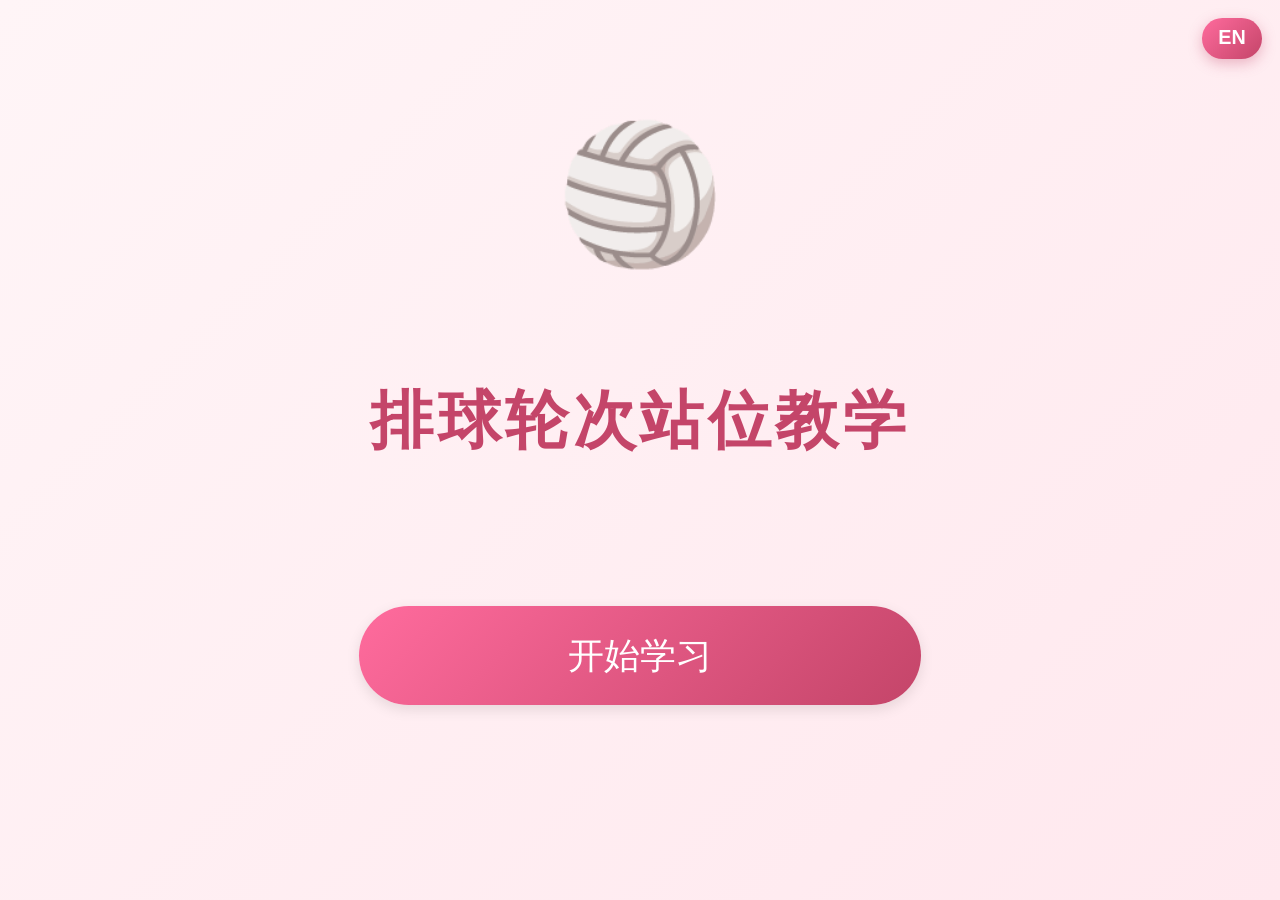
==== index.html @ 41cb94f0 "SEO 基础：标题/描述优化、OG分享卡片、hreflang互链、结构化数据、sitemap、robots - 英文页针对 volleyball rotation / 5-1 / setter pen" ====
<!DOCTYPE html>
<html lang="zh-CN">
<head>
  <meta charset="UTF-8">
  <meta name="viewport" content="width=device-width, initial-scale=1.0, maximum-scale=1.0, user-scalable=no">
  <meta name="description" content="排球二传插上教学 - 帮助初高中女排学员理解二传插上技术">
  <title>排球轮次站位教学 - 5-1阵型与二传插上可视化</title>

  <!-- Canonical & language alternates -->
  <link rel="canonical" href="https://jerrypeibuilds.github.io/volleyball-setter/">
  <link rel="alternate" hreflang="zh-Hans" href="https://jerrypeibuilds.github.io/volleyball-setter/">
  <link rel="alternate" hreflang="en" href="https://jerrypeibuilds.github.io/volleyball-setter/en/">
  <link rel="alternate" hreflang="x-default" href="https://jerrypeibuilds.github.io/volleyball-setter/en/">

  <link rel="stylesheet" href="css/style.css">
</head>
<body>
  <!-- 语言切换按钮（固定右上角，所有页面可见） -->
  <div class="lang-switch" onclick="switchLang()">EN</div>

  <!-- 首页 -->
  <div id="index-page" class="page active">
    <div class="container index-container">
      <!-- 顶部装饰 -->
      <div class="header-decoration">
        <span class="volleyball-icon">🏐</span>
      </div>

      <!-- 主标题 -->
      <div class="title-wrapper fade-in">
        <h1 class="main-title">排球轮次站位教学</h1>
        <p class="subtitle"></p>
      </div>

      <!-- 功能按钮组 -->
      <div class="button-group">
        <!-- 开始学习按钮 -->
        <div class="btn btn-primary" onclick="goToSetter()">
          <span>开始学习</span>
        </div>

        <!-- 规则说明按钮 -->
        <div class="btn btn-secondary" onclick="goToTutorial()" style="display: none;">
          <span>规则说明</span>
        </div>
      </div>

      <!-- 底部说明 -->
      <div class="footer-info">
        <p class="info-text"></p>
        <p class="info-text"></p>
      </div>
    </div>
  </div>

  <!-- 规则说明页 -->
  <div id="tutorial-page" class="page">
    <div class="container tutorial-container">
      <!-- 返回按钮 -->
      <div class="nav-back" onclick="goBack()">
        <span>← 返回</span>
      </div>

      <!-- 标题 -->
      <div class="page-title">
        <h1 class="title">二传插上规则说明</h1>
      </div>

      <!-- 规则卡片1：基础概念 -->
      <div class="card fade-in">
        <div class="card-title">
          <span class="title-icon">📍</span>
          <span class="title-text">什么是二传插上？</span>
        </div>
        <div class="card-content">
          <p class="content-text">
            二传插上是排球比赛中的重要技术。当二传手轮转到后排位置时，为了保持最佳的传球位置（前排2-3号位之间），需要在发球后快速移动到前排，这个动作就叫做"插上"。
          </p>
        </div>
      </div>

      <!-- 规则卡片2：位置说明 -->
      <div class="card fade-in">
        <div class="card-title">
          <span class="title-icon">🎯</span>
          <span class="title-text">场上6个位置</span>
        </div>
        <div class="card-content">
          <div class="position-diagram">
            <div class="position-row front-row">
              <div class="position-item">
                <span class="position-number">④</span>
                <span class="position-name">左前</span>
              </div>
              <div class="position-item">
                <span class="position-number">③</span>
                <span class="position-name">中前</span>
              </div>
              <div class="position-item">
                <span class="position-number">②</span>
                <span class="position-name">右前</span>
              </div>
            </div>
            <div class="net-line">
              <span>══════ 球网 ══════</span>
            </div>
            <div class="position-row back-row">
              <div class="position-item">
                <span class="position-number">⑤</span>
                <span class="position-name">左后</span>
              </div>
              <div class="position-item">
                <span class="position-number">⑥</span>
                <span class="position-name">中后</span>
              </div>
              <div class="position-item">
                <span class="position-number">①</span>
                <span class="position-name">右后</span>
              </div>
            </div>
          </div>
          <p class="content-text" style="margin-top: 20px;">
            前排：2、3、4号位（可以在网前进攻）<br>
            后排：1、5、6号位（主要负责防守）
          </p>
        </div>
      </div>

      <!-- 规则卡片3：前排vs后排 -->
      <div class="card fade-in">
        <div class="card-title">
          <span class="title-icon">🔄</span>
          <span class="title-text">前排 vs 后排</span>
        </div>
        <div class="card-content">
          <div class="compare-section">
            <div class="compare-item">
              <p class="compare-title">✅ 二传在前排</p>
              <p class="compare-text">位置理想，可以直接传球，不需要插上</p>
            </div>
            <div class="compare-item">
              <p class="compare-title">⚠️ 二传在后排</p>
              <p class="compare-text">距离网太远，必须在发球后插上到前排进行传球</p>
            </div>
          </div>
        </div>
      </div>

      <!-- 规则卡片4：为什么需要插上 -->
      <div class="card fade-in">
        <div class="card-title">
          <span class="title-icon">💡</span>
          <span class="title-text">为什么需要插上？</span>
        </div>
        <div class="card-content">
          <div class="reason-list">
            <div class="reason-item">
              <span class="reason-number">1</span>
              <span class="reason-text">保持最佳传球位置，方便给主攻和副攻传球</span>
            </div>
            <div class="reason-item">
              <span class="reason-number">2</span>
              <span class="reason-text">快速响应，提高进攻效率</span>
            </div>
            <div class="reason-item">
              <span class="reason-number">3</span>
              <span class="reason-text">保持战术体系的稳定性</span>
            </div>
          </div>
        </div>
      </div>

      <!-- 规则卡片5：插上时机 -->
      <div class="card fade-in">
        <div class="card-title">
          <span class="title-icon">⏰</span>
          <span class="title-text">什么时候插上？</span>
        </div>
        <div class="card-content">
          <p class="content-text highlight-text">
            ⚡ 发球后立即插上！
          </p>
          <p class="content-text">
            注意：发球前不能越位（后排队员不能站在前排队员前面），发球后才能自由移动。
          </p>
        </div>
      </div>

      <!-- 开始学习按钮 -->
      <div class="bottom-actions">
        <div class="btn btn-primary" onclick="goToSetter()">
          <span>开始学习插上技术</span>
        </div>
      </div>
    </div>
  </div>

  <!-- 二传插上主页面 -->
  <div id="setter-page" class="page">
    <div class="container setter-container">
      <!-- 返回按钮 -->
      <div class="nav-back" onclick="goBack()">
        <span>← 返回</span>
      </div>

      <!-- 顶部信息栏 -->
      <div class="top-info">
        <div class="rotation-info">
          <span class="rotation-label">当前轮次：</span>
          <span class="rotation-value" id="rotation-display">第 1 轮</span>
          <span class="serve-icon" id="serve-indicator" style="display: none;">反轮</span>
          <span class="actual-pos-label" id="actual-pos-label" style="display: none;">实际接发球站位</span>
        </div>
      </div>

      <!-- 球场区域 -->
      <div class="court-wrapper">
        <div class="court-container" id="court">
      <!-- 位置区域标注（浅色背景数字，固定在场地上） -->
      <div id="court-label-1" class="position-label" style="left: 83.3%; top: 74%;">1</div>  <!-- 右后角 -->
      <div id="court-label-2" class="position-label front-row" style="left: 83.3%; top: 26%;">2</div>  <!-- 右前角 -->
      <div id="court-label-3" class="position-label front-row" style="left: 50%; top: 26%;">3</div>  <!-- 中前 -->
      <div id="court-label-4" class="position-label front-row" style="left: 16.7%; top: 26%;">4</div>  <!-- 左前角 -->
      <div id="court-label-5" class="position-label" style="left: 16.7%; top: 74%;">5</div>  <!-- 左后角 -->
      <div id="court-label-6" class="position-label" style="left: 50%; top: 74%;">6</div>  <!-- 中后 -->
          
          <!-- Canvas用于绘制插上路线箭头 -->
          <canvas id="penetration-canvas" class="penetration-canvas" width="600" height="800"></canvas>

          <!-- 球网 -->
          <div class="net"></div>

          <!-- 6个位置的球员（由JavaScript动态创建） -->
          <div id="players-container"></div>

          <!-- 二传插上后的虚影 -->
          <div id="setter-shadow" class="player player-shadow" style="display: none;">
            <div class="player-content">
              <span class="player-number" id="shadow-number"></span>
              <span class="player-role">起始</span>
            </div>
          </div>
        </div>
      </div>

      <!-- 提示信息 (已移除) -->
      <!--
      <div class="tip" id="status-tip">
        <span class="tip-icon">💡</span>
        <span class="tip-text" id="status-text">二传在前排2号位，理想传球位置，不需要插上</span>
      </div>
      -->

      <!-- 改名提示 -->
      <div class="edit-hint">💡 点击任意球员，可改成真实姓名</div>

      <!-- 控制按钮 -->
      <div class="control-panel">
        <div class="button-row">
          <div class="btn btn-control" id="prev-btn" onclick="prevRotation()">
            <span>◀ 上一轮</span>
          </div>
          <div class="btn btn-control btn-primary" id="next-btn" onclick="nextRotation()">
            <span id="next-btn-text">下一轮 ▶</span>
          </div>
        </div>
        <!-- 站位切换按钮 -->
        <div class="button-row" style="margin-top: 1.25rem;">
          <div class="btn btn-control btn-secondary" id="toggle-position-btn" onclick="togglePosition()">
            变化 ➜
          </div>
        </div>
      </div>

      <!-- 开关设置 (已移除) -->
      <!--
      <div class="settings-panel card">
        <div class="settings-title">
          <span>显示设置</span>
        </div>
        <div class="switch-item">
          <span class="switch-label">显示插上路线</span>
          <label class="switch">
            <input type="checkbox" id="route-switch" checked onchange="onRouteSwitch()">
            <span class="slider"></span>
          </label>
        </div>
      </div>
      -->

      <!-- 规则说明按钮 -->
      <div class="help-button" onclick="goToTutorial()" style="display: none;">
        <span>❓ 查看规则说明</span>
      </div>
    </div>
  </div>

  <!-- 反轮解释模态框 -->
  <div id="rotation-modal" class="modal">
    <div class="modal-content">
      <div class="modal-header">
        <span class="modal-icon">🏐</span>
        <span class="modal-title">什么是反轮？</span>
        <span class="close-modal" onclick="closeModal()">×</span>
      </div>
      <div class="modal-body">
        <p>反轮是指在排球轮转中，<strong>接应</strong>轮转到了前排的<strong>4号位</strong>。</p>
        <p>所以<strong>接发球时</strong>他需要在<strong>4号位</strong>进攻。</p>
      </div>
    </div>
  </div>

  <!-- 开轮位置选择模态框 -->
  <div id="start-pos-modal" class="modal">
    <div class="modal-content modal-picker">
      <div class="modal-header">
        <span class="modal-icon">⚙️</span>
        <span class="modal-title">设置起始位置</span>
        <span class="close-modal" onclick="closeStartPosModal()">×</span>
      </div>
      <div class="modal-body picker-body">
        
        <div class="picker-sentence">
          <span>你想要让二传在</span>
          
          <!-- 滚轮组件 -->
          <div class="wheel-container">
            <div class="wheel-highlight"></div> <!-- 中间的高亮框 -->
            <div class="wheel-scroll" id="pos-wheel" onscroll="checkWheelSelection()">
              <!-- 前后加空项是为了让数字能滚到正中间 -->
              <div class="wheel-item placeholder"></div>
              <!-- 顺序：1, 6, 5, 4, 3, 2 (对应 offset 0, 1, 2, 3, 4, 5) -->
              <div class="wheel-item" data-val="1">1</div>
              <div class="wheel-item" data-val="6">6</div>
              <div class="wheel-item" data-val="5">5</div>
              <div class="wheel-item" data-val="4">4</div>
              <div class="wheel-item" data-val="3">3</div>
              <div class="wheel-item" data-val="2">2</div>
              <div class="wheel-item placeholder"></div>
            </div>
          </div>
          
          <span>号位开始？</span>
        </div>
        
        <div class="btn btn-primary btn-small" onclick="confirmWheelSelection()" style="margin-top: 20px; height: 3.5rem; line-height: 3.5rem; font-size: 1.5rem;">
          确定
        </div>

      </div>
    </div>
  </div>

  <!-- JavaScript -->
  <script src="js/rotation.js"></script>
  <script src="js/app.js"></script>
</body>
</html>
---- css/style.css ----
/**
 * 排球二传插上教学 - Web版样式
 * 将小程序的rpx单位转换为rem单位，实现响应式设计
 * 1rem = 16px (基准)，1rpx = 0.5px (750rpx设计稿)
 */

/* ========== 全局样式 ========== */

* {
  margin: 0;
  padding: 0;
  box-sizing: border-box;
}

html {
  /* 设置基准字体大小，用于rem计算 */
  font-size: 16px;
}

body {
  background-color: #FFF5F7;
  font-family: -apple-system, BlinkMacSystemFont, 'Segoe UI', 'PingFang SC', 'Hiragino Sans GB', 'Microsoft YaHei', sans-serif;
  font-size: 0.875rem; /* 14px */
  color: #333333;
  line-height: 1.6;
  overflow-x: hidden;
}

/* ========== 页面切换 ========== */

.page {
  display: none;
  min-height: 100vh;
  animation: pageIn 0.3s ease;
}

.page.active {
  display: block;
}

@keyframes pageIn {
  from {
    opacity: 0;
    transform: translateX(20px);
  }
  to {
    opacity: 1;
    transform: translateX(0);
  }
}

/* ========== 返回按钮 ========== */

.nav-back {
  position: fixed;
  top: 1.25rem;
  left: 1.25rem;
  padding: 0.625rem 1.25rem;
  background-color: rgba(255, 255, 255, 0.9);
  border-radius: 1.25rem;
  cursor: pointer;
  z-index: 1000;
  box-shadow: 0 0.25rem 0.75rem rgba(0, 0, 0, 0.1);
  transition: all 0.3s ease;
}

.nav-back:hover {
  background-color: #fff;
  transform: translateX(-0.25rem);
}

.nav-back span {
  color: #FF6B9D;
  font-size: 0.875rem;
  font-weight: 500;
}

/* ========== 容器 ========== */

.container {
  display: flex;
  flex-direction: column;
  align-items: center;
  min-height: 100vh;
  padding: 2.5rem 1.25rem;
}

/* ========== 首页样式 ========== */

.index-container {
  justify-content: center;
  background: linear-gradient(135deg, #FFF5F7 0%, #FFE8EE 100%);
}

.header-decoration {
  margin-bottom: 3.75rem;
}

.volleyball-icon {
  font-size: 7.5rem;
  animation: bounce 2s ease-in-out infinite;
}

@keyframes bounce {
  0%, 100% {
    transform: translateY(0);
  }
  50% {
    transform: translateY(-1.25rem);
  }
}

.title-wrapper {
  display: flex;
  flex-direction: column;
  align-items: center;
  margin-bottom: 5rem;
}

.main-title {
  font-size: 3.5rem;
  font-weight: bold;
  color: #C44569;
  margin-bottom: 1.25rem;
  text-align: center;
  letter-spacing: 0.25rem;
}

.subtitle {
  font-size: 1.75rem;
  color: #888888;
  text-align: center;
}

.button-group {
  width: 100%;
  max-width: 31.25rem;
  margin-bottom: 3.75rem;
}

.footer-info {
  display: flex;
  flex-direction: column;
  align-items: center;
  gap: 1rem;
  animation: fadeIn 1s ease 0.5s both;
}

.info-text {
  font-size: 1.5rem;
  color: #999999;
  text-align: center;
  line-height: 1.8;
}

/* ========== 按钮通用样式 ========== */

.btn {
  width: 100%;
  max-width: 31.25rem;
  height: 5.5rem;
  line-height: 5.5rem;
  text-align: center;
  border-radius: 2.75rem;
  font-size: 2rem;
  margin: 1.25rem auto;
  transition: all 0.3s ease;
  box-shadow: 0 0.25rem 0.75rem rgba(0, 0, 0, 0.1);
  cursor: pointer;
  user-select: none;
}

.btn-primary {
  background: linear-gradient(135deg, #FF6B9D 0%, #C44569 100%);
  color: #FFFFFF;
}

.btn-primary:hover {
  opacity: 0.9;
  transform: translateY(-0.125rem);
  box-shadow: 0 0.375rem 1rem rgba(255, 107, 157, 0.3);
}

.btn-primary:active {
  opacity: 0.8;
  transform: scale(0.98);
}

.btn-secondary {
  background-color: #FFFFFF;
  color: #FF6B9D;
  border: 0.125rem solid #FF6B9D;
}

.btn-secondary:hover {
  background-color: #FFF5F7;
}

.btn-secondary:active {
  transform: scale(0.98);
}

.btn-disabled {
  background-color: #E0E0E0 !important;
  color: #9E9E9E !important;
  box-shadow: none !important;
  pointer-events: none;
  opacity: 0.6;
  cursor: not-allowed;
}

/* ========== 卡片样式 ========== */

.card {
  background-color: #FFFFFF;
  border-radius: 1.5rem;
  padding: 2.5rem;
  margin: 1.25rem 0;
  box-shadow: 0 0.25rem 1rem rgba(0, 0, 0, 0.08);
  width: 100%;
  max-width: 37.5rem;
}

.card-title {
  display: flex;
  align-items: center;
  margin-bottom: 1.5rem;
  padding-bottom: 1rem;
  border-bottom: 0.125rem solid #F0F0F0;
}

.title-icon {
  font-size: 2.25rem;
  margin-right: 1rem;
}

.title-text {
  font-size: 2rem;
  font-weight: bold;
  color: #333333;
}

.card-content {
  line-height: 1.8;
}

.content-text {
  font-size: 1.75rem;
  color: #666666;
  display: block;
  margin-bottom: 1rem;
}

.highlight-text {
  color: #FF6B9D;
  font-weight: bold;
  font-size: 2rem;
  text-align: center;
  padding: 1.25rem 0;
}

/* ========== 提示框样式 ========== */

.tip {
  display: flex;
  align-items: center;
  padding: 1.5rem 2rem;
  background-color: #FFF9E6;
  border-left: 0.375rem solid #FF9800;
  border-radius: 0.5rem;
  margin: 1.25rem 0;
  width: 100%;
  max-width: 37.5rem;
  animation: slideIn 0.5s ease;
}

.tip-icon {
  font-size: 2.25rem;
  margin-right: 1rem;
  flex-shrink: 0;
}

.tip-text {
  flex: 1;
  font-size: 1.75rem;
  color: #666666;
  line-height: 1.5;
}

/* ========== 规则说明页样式 ========== */

.tutorial-container {
  padding-top: 5rem;
}

.page-title {
  margin-bottom: 2.5rem;
  animation: fadeIn 0.6s ease;
}

.page-title .title {
  font-size: 2.75rem;
  font-weight: bold;
  color: #C44569;
  text-align: center;
}

.position-diagram {
  background-color: #E8F5E9;
  border-radius: 1rem;
  padding: 1.875rem;
  margin: 1.25rem 0;
}

.position-row {
  display: flex;
  justify-content: space-around;
  margin: 1.25rem 0;
}

.position-item {
  display: flex;
  flex-direction: column;
  align-items: center;
  gap: 0.5rem;
}

.position-number {
  width: 5rem;
  height: 5rem;
  line-height: 5rem;
  text-align: center;
  font-size: 2rem;
  font-weight: bold;
  color: #FFFFFF;
  background-color: #FF6B9D;
  border-radius: 50%;
  box-shadow: 0 0.25rem 0.75rem rgba(255, 107, 157, 0.3);
}

.position-name {
  font-size: 1.5rem;
  color: #666666;
}

.net-line {
  text-align: center;
  color: #424242;
  font-size: 1.5rem;
  margin: 0.9375rem 0;
  font-weight: bold;
}

.compare-section {
  display: flex;
  flex-direction: column;
  gap: 1.5rem;
}

.compare-item {
  background-color: #F5F5F5;
  border-radius: 0.75rem;
  padding: 1.5rem;
  border-left: 0.375rem solid #FF6B9D;
}

.compare-title {
  display: block;
  font-size: 1.75rem;
  font-weight: bold;
  color: #333333;
  margin-bottom: 0.75rem;
}

.compare-text {
  display: block;
  font-size: 1.625rem;
  color: #666666;
  line-height: 1.6;
}

.reason-list {
  display: flex;
  flex-direction: column;
  gap: 1.25rem;
}

.reason-item {
  display: flex;
  align-items: flex-start;
  gap: 1rem;
}

.reason-number {
  flex-shrink: 0;
  width: 3rem;
  height: 3rem;
  line-height: 3rem;
  text-align: center;
  background-color: #FF6B9D;
  color: #FFFFFF;
  border-radius: 50%;
  font-size: 1.5rem;
  font-weight: bold;
}

.reason-text {
  flex: 1;
  font-size: 1.75rem;
  color: #666666;
  line-height: 3rem;
}

.bottom-actions {
  margin-top: 3.75rem;
  margin-bottom: 2.5rem;
  width: 100%;
}

/* ========== 二传插上主页面样式 ========== */

.setter-container {
  padding-top: 5rem;
}

.top-info {
  width: 100%;
  max-width: 37.5rem;
  margin-bottom: 1.875rem;
}

.rotation-info {
  display: flex;
  align-items: center;
  justify-content: center;
  background-color: #FFFFFF;
  border-radius: 1rem;
  padding: 1.5rem;
  box-shadow: 0 0.25rem 0.75rem rgba(0, 0, 0, 0.08);
}

.rotation-label {
  font-size: 1.75rem;
  color: #666666;
}

.rotation-value {
  font-size: 2.25rem;
  font-weight: bold;
  color: #FF6B9D;
  margin-left: 1rem;
}

.serve-icon {
  margin-left: 1rem;
  font-size: 1.75rem;
  color: #FF9800;
  font-weight: bold;
  cursor: pointer;          /* ⚡️ 变成手型 */
  border-bottom: 2px dashed #FF9800; /* ⚡️ 虚线下划线暗示可点击 */
  padding-bottom: 2px;
  transition: all 0.3s ease;
}

.serve-icon:hover {
  transform: scale(1.1);
  color: #F57C00;
  border-bottom-color: #F57C00;
}

/* 新增：实际站位文字样式 */
.actual-pos-label {
  margin-left: 1.5rem;          /* 增加左侧间距 */
  font-size: 1.75rem;           /* ⚡️ 加大字号，与左侧“当前轮次”保持平衡 */
  color: #C44569;               /* 深粉色，与标题主色调一致 */
  font-weight: 800;             /* 特粗体，增加分量感 */
  letter-spacing: 0.1rem;       /* 增加字间距，更具设计感 */
  text-shadow: 0 1px 2px rgba(196, 69, 105, 0.1); /* 轻微文字投影，增加质感 */
  padding-bottom: 2px;
  animation: slideInRight 0.4s cubic-bezier(0.175, 0.885, 0.32, 1.275); /* ⚡️ 弹性滑入动画 */
  white-space: nowrap;          /* 防止换行 */
}

@keyframes slideInRight {
  from {
    opacity: 0;
    transform: translateX(-1.25rem);
  }
  to {
    opacity: 1;
    transform: translateX(0);
  }
}

/* ========== 模态框样式 ========== */
.modal {
  display: none; /* 默认隐藏 */
  position: fixed;
  z-index: 9999;
  left: 0;
  top: 0;
  width: 100%;
  height: 100%;
  background-color: rgba(0, 0, 0, 0.5); /* 半透明背景 */
  backdrop-filter: blur(5px); /* 背景模糊 */
  align-items: center;
  justify-content: center;
  animation: fadeIn 0.3s ease;
}

.modal.show {
  display: flex;
}

.modal-content {
  background-color: #fff;
  width: 85%;
  max-width: 400px;
  border-radius: 1.5rem;
  box-shadow: 0 10px 25px rgba(0, 0, 0, 0.2);
  padding: 2rem;
  position: relative;
  transform: scale(0.9);
  animation: popIn 0.3s cubic-bezier(0.175, 0.885, 0.32, 1.275) forwards;
}

@keyframes popIn {
  to { transform: scale(1); }
}

.modal-header {
  display: flex;
  align-items: center;
  margin-bottom: 1.5rem;
  border-bottom: 2px solid #F5F5F5;
  padding-bottom: 1rem;
}

.modal-icon {
  font-size: 2rem;
  margin-right: 0.8rem;
}

.modal-title {
  font-size: 1.75rem;
  font-weight: bold;
  color: #333;
  flex: 1;
}

.close-modal {
  font-size: 2.5rem;
  color: #999;
  cursor: pointer;
  line-height: 1;
}

.modal-body {
  font-size: 1.5rem;
  color: #555;
  line-height: 1.6;
}

.modal-body strong {
  color: #FF9800;
}

/* ========== 球场样式 ========== */

.court-wrapper {
  width: 100%;
  max-width: 37.5rem;
  margin-bottom: 1.875rem;
  animation: scaleIn 0.5s ease;
}

@keyframes scaleIn {
  from {
    opacity: 0;
    transform: scale(0.9);
  }
  to {
    opacity: 1;
    transform: scale(1);
  }
}

.court-container {
  position: relative;
  width: 100%;
  padding-top: 75%; /* 高宽比 3:4，横向球场 */
  background-color: #E8F5E9;
  border-radius: 0.25rem;       /* ⚡️ 方案A：微圆角 */
  box-shadow: 0 0.5rem 1.5rem rgba(0, 0, 0, 0.12);
  overflow: hidden;
  margin: 0 auto;
}

/* Canvas画布 */
.penetration-canvas {
  position: absolute;
  left: 0;
  top: 0;
  width: 100%;
  height: 100%;
  z-index: 5;
  pointer-events: none;
}


/* 场地边界线 */
.court-container::before {
  content: '';
  position: absolute;
  top: 2%;
  left: 3%;
  right: 3%;
  bottom: 2%;
  border-left: 3px solid #666;    /* 左侧竖线 */
  border-right: 3px solid #666;   /* 右侧竖线 */
  border-bottom: 3px solid #666;  /* 底部横线 (原本隐藏，现在根据需要显示/隐藏，这里保留实线) */
  /* border-top: 3px solid #666;     ⚡️ 移除原来的上边框，交给 .net 元素来画更酷的球网 */
  border-radius: 0.25rem;
  pointer-events: none;
  z-index: 1;
}

/* 🏐 球网样式 (简约优化版) */
.net {
  position: absolute;
  top: 1.8%; 
  left: 2.8%; /* 和边界线对齐 */
  right: 2.8%;
  height: 0.35rem; /* ⚡️ 变细，更加精致 */
  background: 
    /* 简单的白色网格纹理 */
    repeating-linear-gradient(90deg, transparent, transparent 4px, rgba(255,255,255,0.6) 4px, rgba(255,255,255,0.6) 5px),
    linear-gradient(to bottom, #555, #444); /* 深灰色底 */
  
  border: 1px solid #333;
  box-shadow: 0 2px 4px rgba(0,0,0,0.15); /* 淡淡的投影 */
  z-index: 5;
  border-radius: 1px;
}

/* 网柱装饰 (伪元素) - 改为简约的黑/灰色 */
.net::before, .net::after {
  content: '';
  position: absolute;
  top: -50%;
  width: 0.25rem; /* 细一点 */
  height: 200%;
  background: #333; /* 深灰色网柱 */
  border-radius: 1px;
}
.net::before { left: -0.25rem; }
.net::after { right: -0.25rem; }

/* 三米线后场 */
.court-container::after {
  content: '';
  position: absolute;
  left: 3.5%;                       /* ⚡️ 稍微缩进，不硬撞边框 (原 3%) */
  right: 3.5%;                      /* ⚡️ 稍微缩进，不硬撞边框 (原 3%) */
  top: 50%;
  height: 2px;
  background-color: #666;           /* 实线：和边界线颜色一致 */
  border-radius: 1px;               /* ⚡️ 给线条端点加圆润 */
  z-index: 5;
  pointer-events: none;
  transition: top 0.3s ease; /* ⚡️ 添加过渡效果 */
}

/* 变化模式下的三米线位置 */
.court-container.variation::after {
  top: 33.3%; /* 上移到 1/3 处 */
}

/* 球员 */
.player {
  position: absolute;
  width: 5.5rem;                /* ⚡️ 加大：从4.5rem改到5.5rem */
  height: 5.5rem;               /* ⚡️ 加大：从4.5rem改到5.5rem */
  border-radius: 50%;
  display: flex;
  align-items: center;
  justify-content: center;
  z-index: 20;
  transform: translate(-50%, -50%);
  transition: all 0.6s cubic-bezier(0.34, 1.56, 0.64, 1); /* ⚡️ 恢复弹性动画 */
}

.player-content {
  display: flex;
  flex-direction: column;
  align-items: center;
  justify-content: center;
  cursor: pointer;              /* ⚡️ 提示可点击改名 */
}

/* 改名提示条 */
.edit-hint {
  text-align: center;
  font-size: 1.1rem;
  color: #FF6B9D;
  margin: 0.5rem auto 0;
  opacity: 0.9;
  user-select: none;
}

.player-number {
  display: none;                /* 隐藏数字 */
}

.player-role {
  font-size: 1.5rem;            /* ⚡️ 调小以容纳3字标签（大主攻/小主攻），避免换行 */
  font-weight: bold;            /* 加粗：让角色名更清晰 */
  color: #FFFFFF;
  text-align: center;           /* 文字居中 */
  white-space: nowrap;          /* ⚡️ 强制单行，3字标签不换行 */
}

.player-name-input {
  width: 4.5rem;                /* ⚡️ 加宽：容纳真实姓名（最多5字符） */
  background: transparent;
  border: none;
  border-bottom: 2px solid rgba(255, 255, 255, 0.8);
  color: #FFFFFF;
  font-size: 1.5rem;            /* ⚡️ 与 player-role 一致 */
  font-weight: bold;
  text-align: center;
  outline: none;
  padding: 0;
  caret-color: #FFFFFF;
}

/* 二传特殊样式 */
.player-setter {
  background: linear-gradient(135deg, #FFD54F 0%, #FFC107 100%);
  box-shadow: 0 0.375rem 1.25rem rgba(255, 193, 7, 0.5);
  border: 3px solid #fff;       /* ⚡️ 增加白边，提升质感 */
  z-index: 25;
  animation: pulse 2s ease-in-out infinite;
}

@keyframes pulse {
  0%, 100% {
    box-shadow: 0 0.375rem 1.25rem rgba(255, 193, 7, 0.5);
  }
  50% {
    box-shadow: 0 0.375rem 1.875rem rgba(255, 193, 7, 0.8);
  }
}

/* 其他球员 */
.player-other {
  /* ⚡️ 改为深蓝灰色渐变，增加对比度 */
  background: linear-gradient(135deg, #90A4AE 0%, #546E7A 100%);
  box-shadow: 0 0.25rem 0.75rem rgba(55, 71, 79, 0.3);
  border: 3px solid #fff;       /* ⚡️ 增加白边，提升质感 */
}

/* 二传起始位置虚影 */
.player-shadow {
  background: rgba(255, 213, 79, 0.3);
  border: 0.1875rem dashed #FFD54F;
  z-index: 15;
}

/* 位置区域标注（背景数字，固定在场地上） */
.position-label {
  position: absolute;
  font-size: 16.5rem;             /* ⚡️ 统一调整为 16.5rem */
  font-weight: 900;             /* 最粗字体 */
  color: rgba(0, 0, 0, 0.06);   /* ⚡️ 极淡的水印色 */
  z-index: 2;                   /* 在场地线条上方，球员下方 */
  transform: translate(-50%, -50%);  /* 居中对齐 */
  pointer-events: none;         /* 鼠标穿透，不阻挡点击 */
  user-select: none;            /* 不可选中 */
  line-height: 0.8;             /* ⚡️ 稍微减小行高，让数字更紧凑 */
  font-family: Arial, sans-serif;  /* 使用粗体效果好的字体 */
  transition: all 0.3s ease;    /* ⚡️ 添加过渡效果 */
}

/* 变化模式下：隐藏所有背景数字 */
.court-container.variation .position-label {
  opacity: 0;
  transform: translate(-50%, -50%) scale(0.5); /* 缩小的同时消失，加点动效 */
}

/* ========== 滚轮选择器样式 ========== */
.modal-picker {
  max-width: 90vw; /* 使用视口宽度，确保足够宽 */
  width: auto;     /* 自适应内容宽度 */
  min-width: 320px;
  padding: 3rem 1.5rem;
}

.picker-body {
  display: flex;
  flex-direction: column;
  align-items: center;
  width: 100%;
}

.picker-sentence {
  display: flex;
  flex-direction: row;
  flex-wrap: nowrap;   /* 禁止 Flex 换行 */
  align-items: center;
  justify-content: center;
  font-size: 1.6rem;   /* 稍微调小一点，保证容纳 */
  font-weight: bold;
  color: #333;
  margin: 2rem 0;
  gap: 0.5rem;         /* 缩小间距 */
  width: 100%;
  white-space: nowrap; /* ⚡️ 核心：禁止文字内部换行 */
}

/* 适配小屏幕 */
@media screen and (max-width: 400px) {
  .picker-sentence {
    font-size: 1.3rem; /* 屏幕太窄时自动缩小字体，而不是换行 */
  }
  .wheel-container {
    transform: scale(0.9); /* 滚轮也稍微缩小 */
  }
}

/* 滚轮容器 */
.wheel-container {
  position: relative;
  width: 70px; /* 稍微改窄一点 */
  height: 150px;
  overflow: hidden;
  background: #fff;
  border-radius: 12px;
  box-shadow: 0 4px 12px rgba(0,0,0,0.08);
  border: 1px solid #f0f0f0;
  mask-image: linear-gradient(to bottom, transparent, black 20%, black 80%, transparent);
  -webkit-mask-image: linear-gradient(to bottom, transparent, black 20%, black 80%, transparent);
  flex-shrink: 0; /* 防止滚轮被压缩 */
  margin: 0 5px; /* 滚轮左右留白 */
}

/* 中间高亮条 */
.wheel-highlight {
  position: absolute;
  top: 50px; /* (150 - 50) / 2 */
  left: 0;
  right: 0;
  height: 50px;
  /* background: rgba(255, 107, 157, 0.05);  去掉背景色，只留边框更清爽 */
  border-top: 2px solid #FF6B9D;
  border-bottom: 2px solid #FF6B9D;
  pointer-events: none;
  z-index: 2;
  box-sizing: border-box;
}

/* 滚动区域 */
.wheel-scroll {
  height: 100%;
  overflow-y: auto; /* 确保是 auto 或 scroll */
  scroll-snap-type: y mandatory;
  scrollbar-width: none;
  -ms-overflow-style: none;
  overscroll-behavior-y: contain; /* 防止滚动传导到背景 */
  touch-action: pan-y; /* 优化触摸体验 */
  cursor: grab;
}

.wheel-scroll:active {
  cursor: grabbing;
}

.wheel-scroll::-webkit-scrollbar {
  display: none;
}

/* 滚轮项 */
.wheel-item {
  height: 50px; /* 加高每项 */
  line-height: 50px;
  text-align: center;
  font-weight: bold;
  font-size: 1.6rem;
  color: #ccc;
  scroll-snap-align: center;
  transition: all 0.2s ease-out;
  cursor: pointer;
  opacity: 0.5; /* 非选中项变淡 */
}

.wheel-item.active {
  color: #C44569;
  font-size: 2.2rem; /* 选中项更大 */
  transform: scale(1.1);
  opacity: 1;
}

.wheel-item.placeholder {
  height: 50px; /* 必须与 wheel-item 高度一致 */
  visibility: hidden;
}

/* 小按钮 */
.btn-small {
  width: 100%;
  border-radius: 12px; /* 更圆润 */
  box-shadow: 0 4px 10px rgba(255, 107, 157, 0.3);
  margin-top: 1rem;
}

/* 可点击的标题样式 */
.rotation-value.clickable {
  cursor: pointer;
  border-bottom: 2px dashed #FF6B9D;
  transition: all 0.3s ease;
}

.rotation-value.clickable:hover {
  color: #E91E63;
  border-bottom-color: #E91E63;
  transform: scale(1.05);
}

/* ========== 控制面板 ========== */

.control-panel {
  width: 100%;
  max-width: 37.5rem;
  margin-bottom: 1.875rem;
}

.button-row {
  display: flex;
  gap: 1.25rem;
  justify-content: space-between;
}

.btn-control {
  flex: 1;
  height: 5rem;
  line-height: 5rem;
  border-radius: 2.5rem;
  font-size: 1.75rem;
  transition: all 0.3s ease;
}

.btn-control:active:not(.btn-disabled) {
  transform: scale(0.95);
}

/* ========== 设置面板 ========== */

.settings-panel {
  width: 100%;
  max-width: 37.5rem;
  margin-bottom: 1.875rem;
  transition: all 0.3s ease;
}

.settings-title {
  font-size: 1.75rem;
  font-weight: bold;
  color: #333333;
  margin-bottom: 1.25rem;
  padding-bottom: 1rem;
  border-bottom: 0.125rem solid #F0F0F0;
}

.switch-item {
  display: flex;
  align-items: center;
  justify-content: space-between;
  padding: 1.25rem 0;
}

.switch-label {
  font-size: 1.75rem;
  color: #666666;
}

/* 开关组件 */
.switch {
  position: relative;
  display: inline-block;
  width: 3.25rem;
  height: 1.875rem;
}

.switch input {
  opacity: 0;
  width: 0;
  height: 0;
}

.slider {
  position: absolute;
  cursor: pointer;
  top: 0;
  left: 0;
  right: 0;
  bottom: 0;
  background-color: #ccc;
  transition: 0.4s;
  border-radius: 1.875rem;
}

.slider:before {
  position: absolute;
  content: "";
  height: 1.4375rem;
  width: 1.4375rem;
  left: 0.21875rem;
  bottom: 0.21875rem;
  background-color: white;
  transition: 0.4s;
  border-radius: 50%;
}

input:checked + .slider {
  background-color: #FF6B9D;
}

input:checked + .slider:before {
  transform: translateX(1.375rem);
}

/* ========== 帮助按钮 ========== */

.help-button {
  width: 100%;
  max-width: 37.5rem;
  height: 5rem;
  line-height: 5rem;
  text-align: center;
  background-color: #FFFFFF;
  color: #FF6B9D;
  border: 0.125rem solid #FF6B9D;
  border-radius: 2.5rem;
  font-size: 1.75rem;
  margin-bottom: 2.5rem;
  transition: all 0.3s ease;
  cursor: pointer;
}

.help-button:hover {
  background-color: #FFF5F7;
}

.help-button:active {
  transform: scale(0.98);
}

/* ========== 动画效果 ========== */

@keyframes fadeIn {
  from {
    opacity: 0;
    transform: translateY(1.25rem);
  }
  to {
    opacity: 1;
    transform: translateY(0);
  }
}

.fade-in {
  animation: fadeIn 0.6s ease;
}

.fade-in:nth-child(2) {
  animation-delay: 0.1s;
}

.fade-in:nth-child(3) {
  animation-delay: 0.2s;
}

.fade-in:nth-child(4) {
  animation-delay: 0.3s;
}

.fade-in:nth-child(5) {
  animation-delay: 0.4s;
}

.fade-in:nth-child(6) {
  animation-delay: 0.5s;
}

@keyframes slideIn {
  from {
    opacity: 0;
    transform: translateY(-1.25rem);
  }
  to {
    opacity: 1;
    transform: translateY(0);
  }
}

/* ========== 响应式设计 ========== */

@media screen and (max-width: 768px) {
  html {
    font-size: 14px;
  }
  
  .main-title {
    font-size: 2.5rem;
  }
  
  .subtitle {
    font-size: 1.25rem;
  }
}

@media screen and (max-width: 480px) {
  html {
    font-size: 12px;
  }
  
  .container {
    padding: 1.5rem 1rem;
  }
}

@media screen and (min-width: 1200px) {
  html {
    font-size: 18px;
  }
}

/* ========== 语言切换按钮 ========== */
.lang-switch {
  position: fixed;
  top: 1rem;
  right: 1rem;
  z-index: 200;                 /* 高于所有页面内容 */
  min-width: 3.25rem;
  height: 2.25rem;
  padding: 0 0.9rem;
  display: flex;
  align-items: center;
  justify-content: center;
  background: linear-gradient(135deg, #FF6B9D 0%, #C44569 100%);
  color: #FFFFFF;
  font-size: 1.1rem;
  font-weight: bold;
  border-radius: 1.125rem;      /* 药丸形 */
  box-shadow: 0 0.25rem 0.75rem rgba(196, 69, 105, 0.35);
  cursor: pointer;
  user-select: none;
  transition: transform 0.15s ease, box-shadow 0.15s ease;
}

.lang-switch:hover {
  transform: scale(1.06);
  box-shadow: 0 0.375rem 1rem rgba(196, 69, 105, 0.5);
}

.lang-switch:active {
  transform: scale(0.96);
}
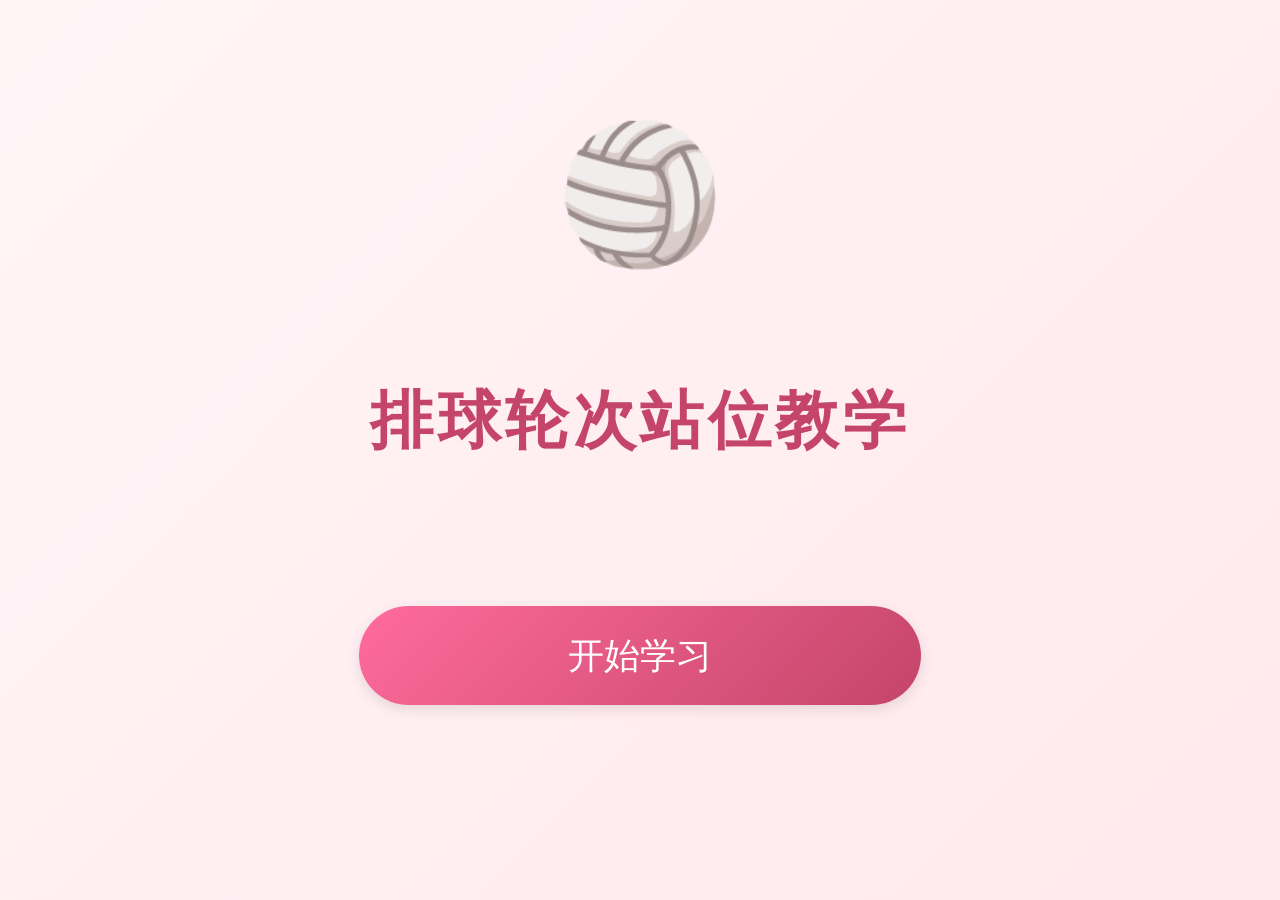
==== commit 59f98d19: "停止维护en" ====
--- a/index.html
+++ b/index.html
@@ -1,358 +1,16 @@
 <!DOCTYPE html>
 <html lang="zh-CN">
+
 <head>
-  <meta charset="UTF-8">
-  <meta name="viewport" content="width=device-width, initial-scale=1.0, maximum-scale=1.0, user-scalable=no">
-  <meta name="description" content="排球二传插上教学 - 帮助初高中女排学员理解二传插上技术">
-  <title>排球轮次站位教学 - 5-1阵型与二传插上可视化</title>
+    <meta charset="UTF-8">
+    <title>气排球站位工具</title>
+    <script>
+        location.replace('zh/index.html' + location.hash);
+    </script>
+</head>
 
-  <!-- Canonical & language alternates -->
-  <link rel="canonical" href="https://jerrypeibuilds.github.io/volleyball-setter/">
-  <link rel="alternate" hreflang="zh-Hans" href="https://jerrypeibuilds.github.io/volleyball-setter/">
-  <link rel="alternate" hreflang="en" href="https://jerrypeibuilds.github.io/volleyball-setter/en/">
-  <link rel="alternate" hreflang="x-default" href="https://jerrypeibuilds.github.io/volleyball-setter/en/">
+<body>
+    正在进入中文版……
+</body>
 
-  <link rel="stylesheet" href="css/style.css">
-</head>
-<body>
-  <!-- 语言切换按钮（固定右上角，所有页面可见） -->
-  <div class="lang-switch" onclick="switchLang()">EN</div>
-
-  <!-- 首页 -->
-  <div id="index-page" class="page active">
-    <div class="container index-container">
-      <!-- 顶部装饰 -->
-      <div class="header-decoration">
-        <span class="volleyball-icon">🏐</span>
-      </div>
-
-      <!-- 主标题 -->
-      <div class="title-wrapper fade-in">
-        <h1 class="main-title">排球轮次站位教学</h1>
-        <p class="subtitle"></p>
-      </div>
-
-      <!-- 功能按钮组 -->
-      <div class="button-group">
-        <!-- 开始学习按钮 -->
-        <div class="btn btn-primary" onclick="goToSetter()">
-          <span>开始学习</span>
-        </div>
-
-        <!-- 规则说明按钮 -->
-        <div class="btn btn-secondary" onclick="goToTutorial()" style="display: none;">
-          <span>规则说明</span>
-        </div>
-      </div>
-
-      <!-- 底部说明 -->
-      <div class="footer-info">
-        <p class="info-text"></p>
-        <p class="info-text"></p>
-      </div>
-    </div>
-  </div>
-
-  <!-- 规则说明页 -->
-  <div id="tutorial-page" class="page">
-    <div class="container tutorial-container">
-      <!-- 返回按钮 -->
-      <div class="nav-back" onclick="goBack()">
-        <span>← 返回</span>
-      </div>
-
-      <!-- 标题 -->
-      <div class="page-title">
-        <h1 class="title">二传插上规则说明</h1>
-      </div>
-
-      <!-- 规则卡片1：基础概念 -->
-      <div class="card fade-in">
-        <div class="card-title">
-          <span class="title-icon">📍</span>
-          <span class="title-text">什么是二传插上？</span>
-        </div>
-        <div class="card-content">
-          <p class="content-text">
-            二传插上是排球比赛中的重要技术。当二传手轮转到后排位置时，为了保持最佳的传球位置（前排2-3号位之间），需要在发球后快速移动到前排，这个动作就叫做"插上"。
-          </p>
-        </div>
-      </div>
-
-      <!-- 规则卡片2：位置说明 -->
-      <div class="card fade-in">
-        <div class="card-title">
-          <span class="title-icon">🎯</span>
-          <span class="title-text">场上6个位置</span>
-        </div>
-        <div class="card-content">
-          <div class="position-diagram">
-            <div class="position-row front-row">
-              <div class="position-item">
-                <span class="position-number">④</span>
-                <span class="position-name">左前</span>
-              </div>
-              <div class="position-item">
-                <span class="position-number">③</span>
-                <span class="position-name">中前</span>
-              </div>
-              <div class="position-item">
-                <span class="position-number">②</span>
-                <span class="position-name">右前</span>
-              </div>
-            </div>
-            <div class="net-line">
-              <span>══════ 球网 ══════</span>
-            </div>
-            <div class="position-row back-row">
-              <div class="position-item">
-                <span class="position-number">⑤</span>
-                <span class="position-name">左后</span>
-              </div>
-              <div class="position-item">
-                <span class="position-number">⑥</span>
-                <span class="position-name">中后</span>
-              </div>
-              <div class="position-item">
-                <span class="position-number">①</span>
-                <span class="position-name">右后</span>
-              </div>
-            </div>
-          </div>
-          <p class="content-text" style="margin-top: 20px;">
-            前排：2、3、4号位（可以在网前进攻）<br>
-            后排：1、5、6号位（主要负责防守）
-          </p>
-        </div>
-      </div>
-
-      <!-- 规则卡片3：前排vs后排 -->
-      <div class="card fade-in">
-        <div class="card-title">
-          <span class="title-icon">🔄</span>
-          <span class="title-text">前排 vs 后排</span>
-        </div>
-        <div class="card-content">
-          <div class="compare-section">
-            <div class="compare-item">
-              <p class="compare-title">✅ 二传在前排</p>
-              <p class="compare-text">位置理想，可以直接传球，不需要插上</p>
-            </div>
-            <div class="compare-item">
-              <p class="compare-title">⚠️ 二传在后排</p>
-              <p class="compare-text">距离网太远，必须在发球后插上到前排进行传球</p>
-            </div>
-          </div>
-        </div>
-      </div>
-
-      <!-- 规则卡片4：为什么需要插上 -->
-      <div class="card fade-in">
-        <div class="card-title">
-          <span class="title-icon">💡</span>
-          <span class="title-text">为什么需要插上？</span>
-        </div>
-        <div class="card-content">
-          <div class="reason-list">
-            <div class="reason-item">
-              <span class="reason-number">1</span>
-              <span class="reason-text">保持最佳传球位置，方便给主攻和副攻传球</span>
-            </div>
-            <div class="reason-item">
-              <span class="reason-number">2</span>
-              <span class="reason-text">快速响应，提高进攻效率</span>
-            </div>
-            <div class="reason-item">
-              <span class="reason-number">3</span>
-              <span class="reason-text">保持战术体系的稳定性</span>
-            </div>
-          </div>
-        </div>
-      </div>
-
-      <!-- 规则卡片5：插上时机 -->
-      <div class="card fade-in">
-        <div class="card-title">
-          <span class="title-icon">⏰</span>
-          <span class="title-text">什么时候插上？</span>
-        </div>
-        <div class="card-content">
-          <p class="content-text highlight-text">
-            ⚡ 发球后立即插上！
-          </p>
-          <p class="content-text">
-            注意：发球前不能越位（后排队员不能站在前排队员前面），发球后才能自由移动。
-          </p>
-        </div>
-      </div>
-
-      <!-- 开始学习按钮 -->
-      <div class="bottom-actions">
-        <div class="btn btn-primary" onclick="goToSetter()">
-          <span>开始学习插上技术</span>
-        </div>
-      </div>
-    </div>
-  </div>
-
-  <!-- 二传插上主页面 -->
-  <div id="setter-page" class="page">
-    <div class="container setter-container">
-      <!-- 返回按钮 -->
-      <div class="nav-back" onclick="goBack()">
-        <span>← 返回</span>
-      </div>
-
-      <!-- 顶部信息栏 -->
-      <div class="top-info">
-        <div class="rotation-info">
-          <span class="rotation-label">当前轮次：</span>
-          <span class="rotation-value" id="rotation-display">第 1 轮</span>
-          <span class="serve-icon" id="serve-indicator" style="display: none;">反轮</span>
-          <span class="actual-pos-label" id="actual-pos-label" style="display: none;">实际接发球站位</span>
-        </div>
-      </div>
-
-      <!-- 球场区域 -->
-      <div class="court-wrapper">
-        <div class="court-container" id="court">
-      <!-- 位置区域标注（浅色背景数字，固定在场地上） -->
-      <div id="court-label-1" class="position-label" style="left: 83.3%; top: 74%;">1</div>  <!-- 右后角 -->
-      <div id="court-label-2" class="position-label front-row" style="left: 83.3%; top: 26%;">2</div>  <!-- 右前角 -->
-      <div id="court-label-3" class="position-label front-row" style="left: 50%; top: 26%;">3</div>  <!-- 中前 -->
-      <div id="court-label-4" class="position-label front-row" style="left: 16.7%; top: 26%;">4</div>  <!-- 左前角 -->
-      <div id="court-label-5" class="position-label" style="left: 16.7%; top: 74%;">5</div>  <!-- 左后角 -->
-      <div id="court-label-6" class="position-label" style="left: 50%; top: 74%;">6</div>  <!-- 中后 -->
-          
-          <!-- Canvas用于绘制插上路线箭头 -->
-          <canvas id="penetration-canvas" class="penetration-canvas" width="600" height="800"></canvas>
-
-          <!-- 球网 -->
-          <div class="net"></div>
-
-          <!-- 6个位置的球员（由JavaScript动态创建） -->
-          <div id="players-container"></div>
-
-          <!-- 二传插上后的虚影 -->
-          <div id="setter-shadow" class="player player-shadow" style="display: none;">
-            <div class="player-content">
-              <span class="player-number" id="shadow-number"></span>
-              <span class="player-role">起始</span>
-            </div>
-          </div>
-        </div>
-      </div>
-
-      <!-- 提示信息 (已移除) -->
-      <!--
-      <div class="tip" id="status-tip">
-        <span class="tip-icon">💡</span>
-        <span class="tip-text" id="status-text">二传在前排2号位，理想传球位置，不需要插上</span>
-      </div>
-      -->
-
-      <!-- 改名提示 -->
-      <div class="edit-hint">💡 点击任意球员，可改成真实姓名</div>
-
-      <!-- 控制按钮 -->
-      <div class="control-panel">
-        <div class="button-row">
-          <div class="btn btn-control" id="prev-btn" onclick="prevRotation()">
-            <span>◀ 上一轮</span>
-          </div>
-          <div class="btn btn-control btn-primary" id="next-btn" onclick="nextRotation()">
-            <span id="next-btn-text">下一轮 ▶</span>
-          </div>
-        </div>
-        <!-- 站位切换按钮 -->
-        <div class="button-row" style="margin-top: 1.25rem;">
-          <div class="btn btn-control btn-secondary" id="toggle-position-btn" onclick="togglePosition()">
-            变化 ➜
-          </div>
-        </div>
-      </div>
-
-      <!-- 开关设置 (已移除) -->
-      <!--
-      <div class="settings-panel card">
-        <div class="settings-title">
-          <span>显示设置</span>
-        </div>
-        <div class="switch-item">
-          <span class="switch-label">显示插上路线</span>
-          <label class="switch">
-            <input type="checkbox" id="route-switch" checked onchange="onRouteSwitch()">
-            <span class="slider"></span>
-          </label>
-        </div>
-      </div>
-      -->
-
-      <!-- 规则说明按钮 -->
-      <div class="help-button" onclick="goToTutorial()" style="display: none;">
-        <span>❓ 查看规则说明</span>
-      </div>
-    </div>
-  </div>
-
-  <!-- 反轮解释模态框 -->
-  <div id="rotation-modal" class="modal">
-    <div class="modal-content">
-      <div class="modal-header">
-        <span class="modal-icon">🏐</span>
-        <span class="modal-title">什么是反轮？</span>
-        <span class="close-modal" onclick="closeModal()">×</span>
-      </div>
-      <div class="modal-body">
-        <p>反轮是指在排球轮转中，<strong>接应</strong>轮转到了前排的<strong>4号位</strong>。</p>
-        <p>所以<strong>接发球时</strong>他需要在<strong>4号位</strong>进攻。</p>
-      </div>
-    </div>
-  </div>
-
-  <!-- 开轮位置选择模态框 -->
-  <div id="start-pos-modal" class="modal">
-    <div class="modal-content modal-picker">
-      <div class="modal-header">
-        <span class="modal-icon">⚙️</span>
-        <span class="modal-title">设置起始位置</span>
-        <span class="close-modal" onclick="closeStartPosModal()">×</span>
-      </div>
-      <div class="modal-body picker-body">
-        
-        <div class="picker-sentence">
-          <span>你想要让二传在</span>
-          
-          <!-- 滚轮组件 -->
-          <div class="wheel-container">
-            <div class="wheel-highlight"></div> <!-- 中间的高亮框 -->
-            <div class="wheel-scroll" id="pos-wheel" onscroll="checkWheelSelection()">
-              <!-- 前后加空项是为了让数字能滚到正中间 -->
-              <div class="wheel-item placeholder"></div>
-              <!-- 顺序：1, 6, 5, 4, 3, 2 (对应 offset 0, 1, 2, 3, 4, 5) -->
-              <div class="wheel-item" data-val="1">1</div>
-              <div class="wheel-item" data-val="6">6</div>
-              <div class="wheel-item" data-val="5">5</div>
-              <div class="wheel-item" data-val="4">4</div>
-              <div class="wheel-item" data-val="3">3</div>
-              <div class="wheel-item" data-val="2">2</div>
-              <div class="wheel-item placeholder"></div>
-            </div>
-          </div>
-          
-          <span>号位开始？</span>
-        </div>
-        
-        <div class="btn btn-primary btn-small" onclick="confirmWheelSelection()" style="margin-top: 20px; height: 3.5rem; line-height: 3.5rem; font-size: 1.5rem;">
-          确定
-        </div>
-
-      </div>
-    </div>
-  </div>
-
-  <!-- JavaScript -->
-  <script src="js/rotation.js"></script>
-  <script src="js/app.js"></script>
-</body>
 </html>
